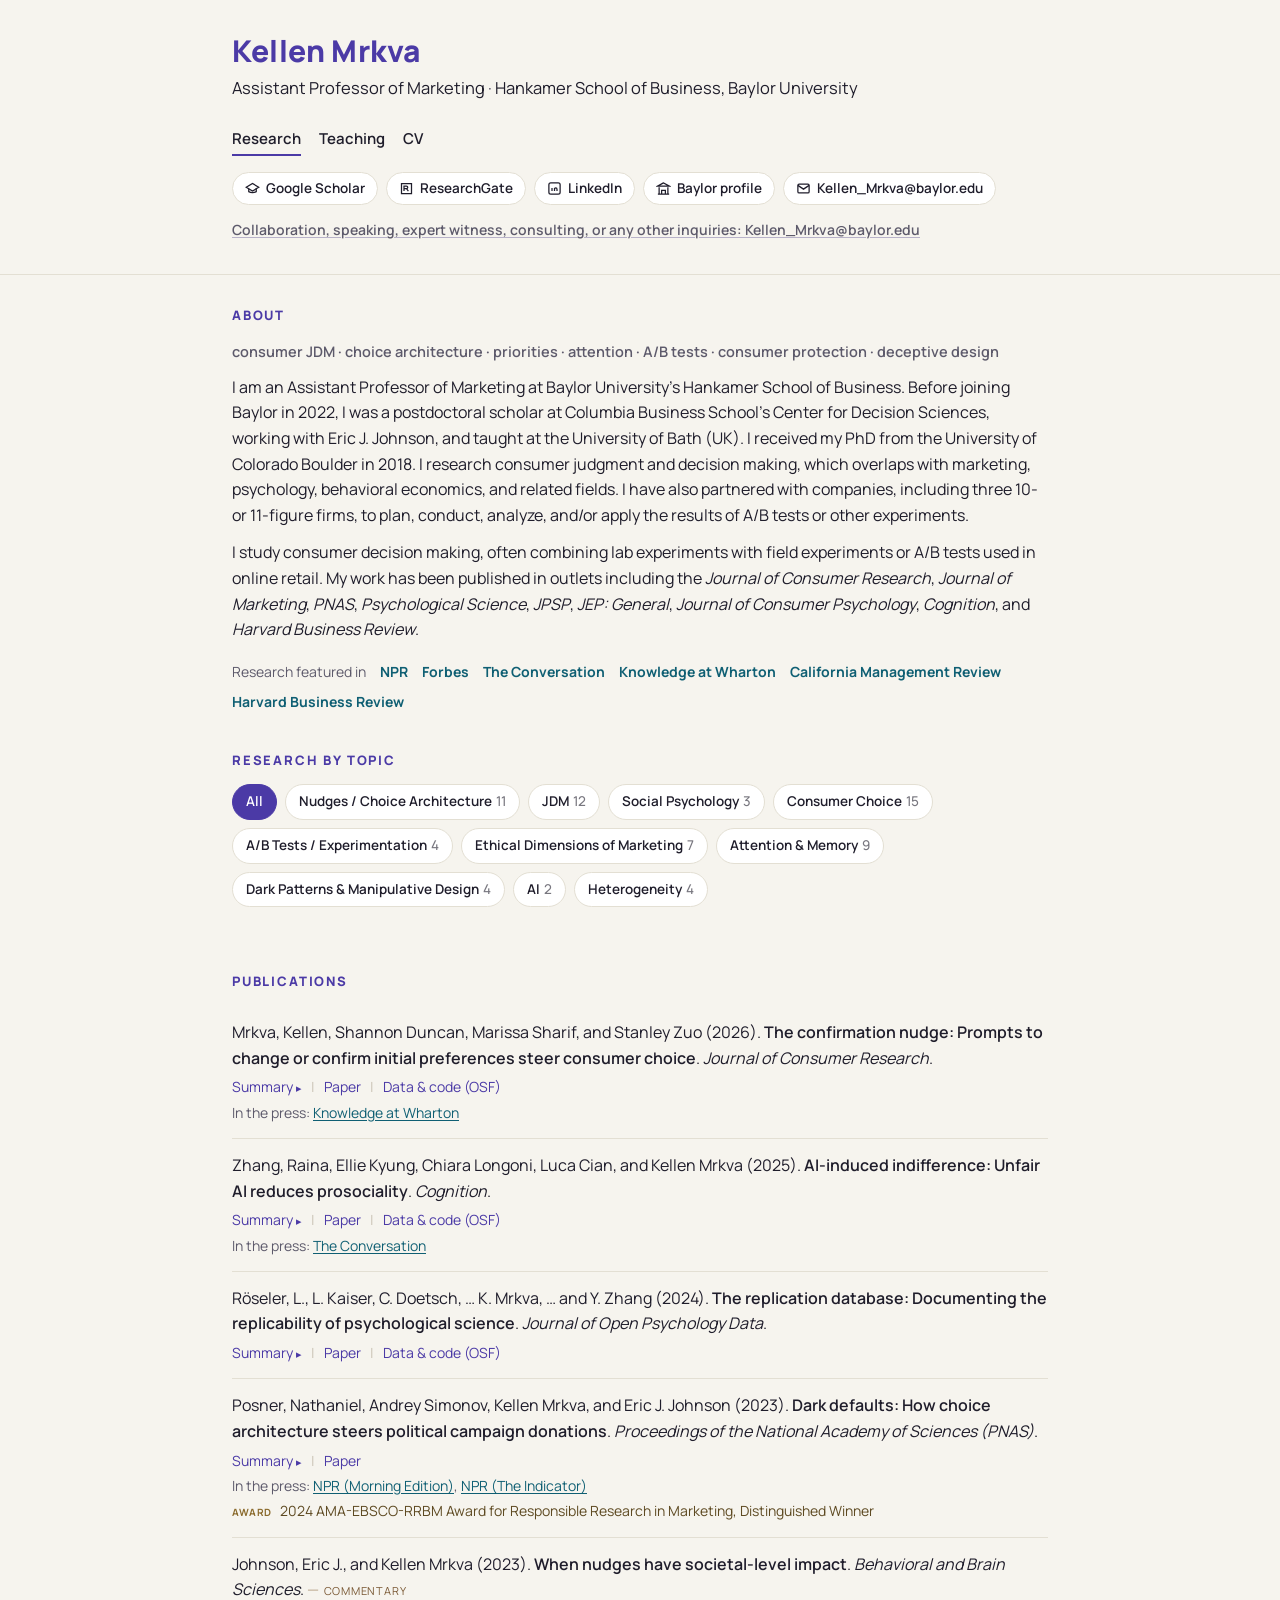
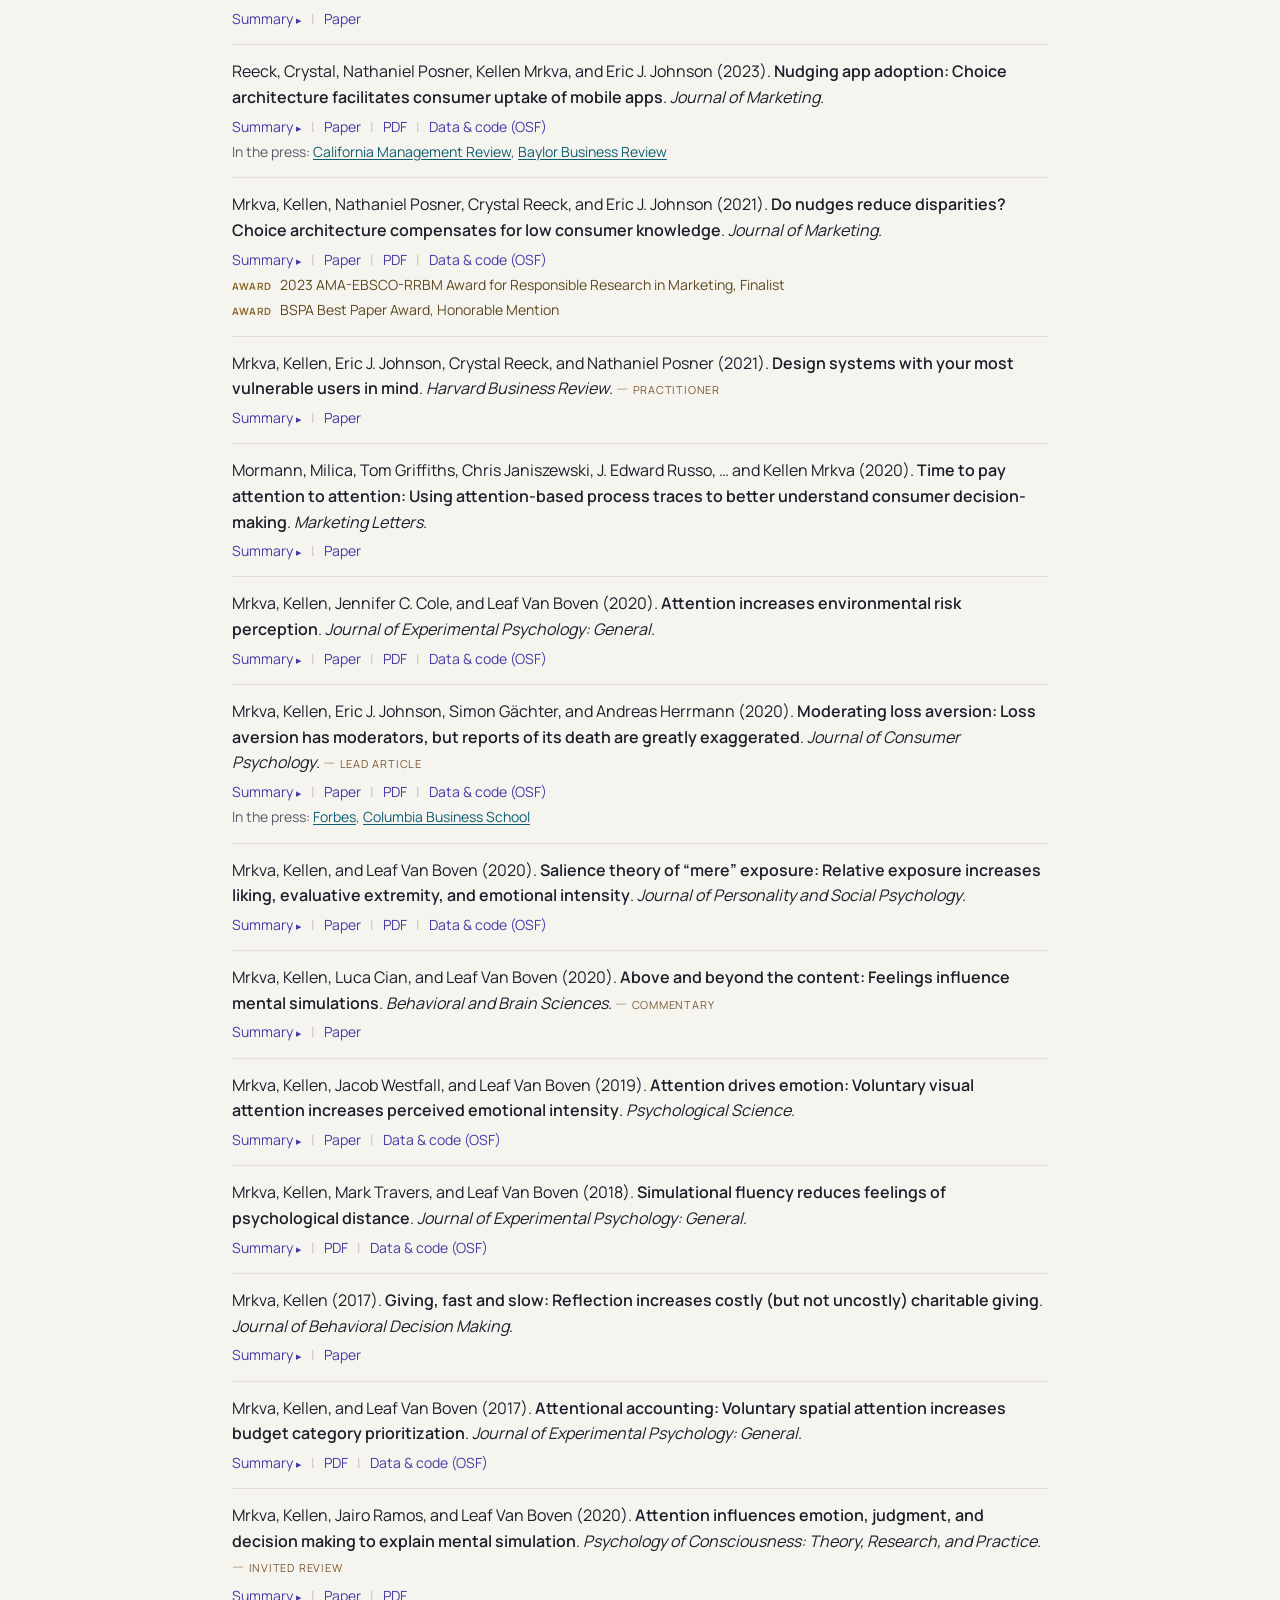
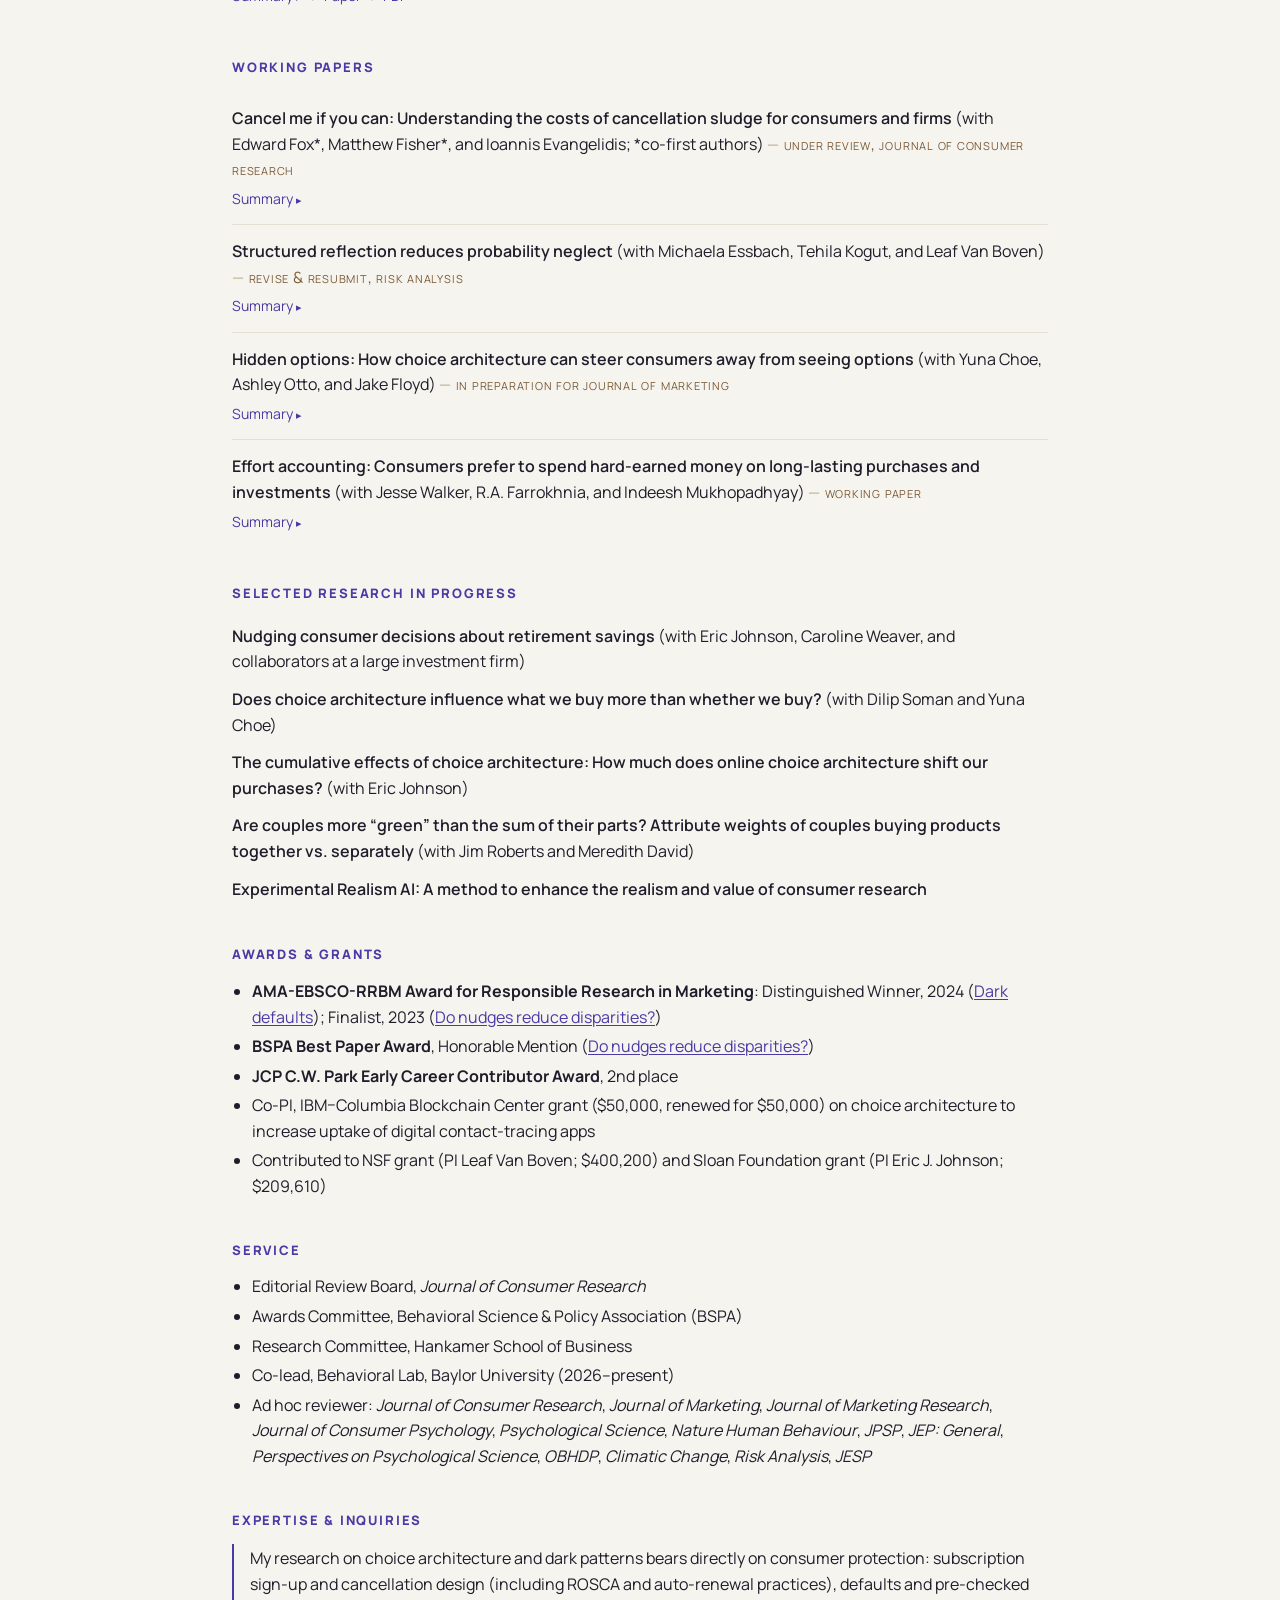
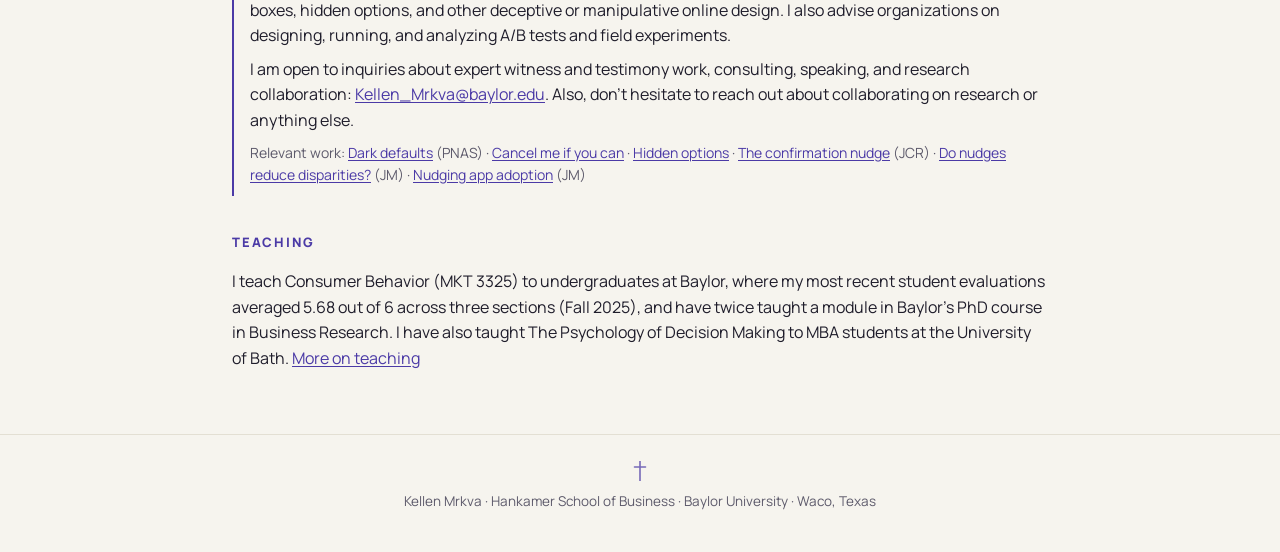
==== index.html @ 0026c098 "Add files via upload" ====
<!DOCTYPE html>
<html lang="en">
<head>
<meta charset="utf-8">
<meta name="viewport" content="width=device-width, initial-scale=1">
<title>Kellen Mrkva | Baylor University</title>
<meta name="description" content="Kellen Mrkva, Assistant Professor of Marketing at Baylor University. Research on consumer judgment and decision making, choice architecture, dark patterns, and A/B testing.">
<link rel="icon" href="data:image/svg+xml,%3Csvg xmlns='http://www.w3.org/2000/svg' viewBox='0 0 32 32'%3E%3Crect width='32' height='32' rx='7' fill='%234b3aa6'/%3E%3Ctext x='16' y='22' font-family='Arial' font-weight='700' font-size='15' fill='white' text-anchor='middle'%3EKM%3C/text%3E%3C/svg%3E">
<link rel="preconnect" href="https://fonts.googleapis.com"><link rel="preconnect" href="https://fonts.gstatic.com" crossorigin>
<link href="https://fonts.googleapis.com/css2?family=Manrope:wght@400;500;600;700;800&display=swap" rel="stylesheet">
<link rel="stylesheet" href="assets/style.css">
</head>
<body>
<header class="site">
  <div class="wrap">
    <div class="top">
      <div>
        <h1 class="name">Kellen Mrkva</h1>
        <p class="role">Assistant Professor of Marketing <span>·</span> Hankamer School of Business, Baylor University</p>
      </div>
      <nav class="pages"><a href="index.html" aria-current="page">Research</a><a href="teaching.html">Teaching</a><a href="https://kellenmrkva.wordpress.com/wp-content/uploads/2025/06/kellen-mrkva-2025-june.docx">CV</a></nav>
    </div>
    <div class="profiles">
      <a href="https://scholar.google.com/citations?user=qAJ2u3kAAAAJ&hl=en" target="_blank" rel="noopener"><svg viewBox="0 0 24 24" fill="none" stroke="currentColor" stroke-width="2"><path d="M22 10 12 4 2 10l10 6 10-6z"/><path d="M6 12.5V17c3 2 9 2 12 0v-4.5"/></svg>Google Scholar</a>
      <a href="https://www.researchgate.net/profile/Kellen-Mrkva" target="_blank" rel="noopener"><svg viewBox="0 0 24 24" fill="none" stroke="currentColor" stroke-width="2"><path d="M4 4h16v16H4z"/><path d="M8 16V8h4a2 2 0 0 1 0 4H8m4 0 3 4"/></svg>ResearchGate</a>
      <a href="#" title="LinkedIn URL needed"><svg viewBox="0 0 24 24" fill="none" stroke="currentColor" stroke-width="2"><rect x="3" y="3" width="18" height="18" rx="3"/><path d="M8 11v5M8 8v.01M12 16v-5m0 2a2 2 0 0 1 4 0v3"/></svg>LinkedIn</a>
      <a href="https://hankamer.baylor.edu/person/kellen-mrkva" target="_blank" rel="noopener"><svg viewBox="0 0 24 24" fill="none" stroke="currentColor" stroke-width="2"><path d="M3 21h18M5 21V10m14 11V10M12 3 3 8h18l-9-5zM9 21v-6h6v6"/></svg>Baylor profile</a>
      <a href="mailto:Kellen_Mrkva@baylor.edu"><svg viewBox="0 0 24 24" fill="none" stroke="currentColor" stroke-width="2"><rect x="3" y="5" width="18" height="14" rx="2"/><path d="m3 7 9 6 9-6"/></svg>Kellen_Mrkva@baylor.edu</a>
    </div>
    <p class="inquiries"><a href="#expertise">Collaboration, speaking, expert witness, consulting, or any other inquiries: Kellen_Mrkva@baylor.edu</a></p>
  </div>
</header>

<main class="wrap">
  <section class="bio" id="about">
    <h2>About</h2>
    <p class="keywords">consumer JDM · choice architecture · priorities · attention · A/B tests · consumer protection · deceptive design</p>
    <p>I am an Assistant Professor of Marketing at Baylor University's Hankamer School of Business. Before joining Baylor in 2022, I was a postdoctoral scholar at Columbia Business School's Center for Decision Sciences, working with Eric J. Johnson, and taught at the University of Bath (UK). I received my PhD from the University of Colorado Boulder in 2018. I research consumer judgment and decision making, which overlaps with marketing, psychology, behavioral economics, and related fields. I have also partnered with companies, including three 10- or 11-figure firms, to plan, conduct, analyze, and/or apply the results of A/B tests or other experiments.</p>
    <p>I study consumer decision making, often combining lab experiments with field experiments or A/B tests used in online retail. My work has been published in outlets including the <i>Journal of Consumer Research</i>, <i>Journal of Marketing</i>, <i>PNAS</i>, <i>Psychological Science</i>, <i>JPSP</i>, <i>JEP: General</i>, <i>Journal of Consumer Psychology</i>, <i>Cognition</i>, and <i>Harvard Business Review</i>.</p>
    <div class="pressstrip"><span>Research featured in</span>
      <a href="#dark-defaults">NPR</a>
      <a href="#loss-aversion">Forbes</a>
      <a href="#ai-indifference">The Conversation</a>
      <a href="#confirmation-nudge">Knowledge at Wharton</a>
      <a href="#app-adoption">California Management Review</a>
      <a href="#hbr-vulnerable">Harvard Business Review</a>
    </div>
  </section>


  <section id="research-topics">
    <h2>Research by topic</h2>
    <div class="chips" id="chips" role="group" aria-label="Filter research by topic"></div>
    <p class="filternote" id="filternote" aria-live="polite"></p>
  </section>

  <section id="sec-published">
    <h2>Publications</h2>
    <ul class="pubs" id="list-published"></ul>
  </section>

  <section id="sec-working">
    <h2>Working papers</h2>
    <ul class="pubs" id="list-working"></ul>
  </section>

  <section id="sec-progress">
    <h2>Selected research in progress</h2>
    <ul class="pubs progress" id="list-progress"></ul>
  </section>

  <section id="awards">
    <h2>Awards &amp; grants</h2>
    <ul class="plain">
      <li><b>AMA-EBSCO-RRBM Award for Responsible Research in Marketing</b>: Distinguished Winner, 2024 (<a href="#dark-defaults">Dark defaults</a>); Finalist, 2023 (<a href="#nudges-disparities">Do nudges reduce disparities?</a>)</li>
      <li><b>BSPA Best Paper Award</b>, Honorable Mention (<a href="#nudges-disparities">Do nudges reduce disparities?</a>)</li>
      <li><b>JCP C.W. Park Early Career Contributor Award</b>, 2nd place</li>
      <li>Co-PI, IBM–Columbia Blockchain Center grant ($50,000, renewed for $50,000) on choice architecture to increase uptake of digital contact-tracing apps</li>
      <li>Contributed to NSF grant (PI Leaf Van Boven; $400,200) and Sloan Foundation grant (PI Eric J. Johnson; $209,610)</li>
    </ul>
  </section>

  <section id="service">
    <h2>Service</h2>
    <ul class="plain">
      <li>Editorial Review Board, <i>Journal of Consumer Research</i></li>
      <li>Awards Committee, Behavioral Science &amp; Policy Association (BSPA)</li>
      <li>Research Committee, Hankamer School of Business</li>
      <li>Co-lead, Behavioral Lab, Baylor University (2026–present)</li>
      <li>Ad hoc reviewer: <i>Journal of Consumer Research</i>, <i>Journal of Marketing</i>, <i>Journal of Marketing Research</i>, <i>Journal of Consumer Psychology</i>, <i>Psychological Science</i>, <i>Nature Human Behaviour</i>, <i>JPSP</i>, <i>JEP: General</i>, <i>Perspectives on Psychological Science</i>, <i>OBHDP</i>, <i>Climatic Change</i>, <i>Risk Analysis</i>, <i>JESP</i></li>
    </ul>
  </section>

  <section id="expertise">
    <h2>Expertise &amp; inquiries</h2>
    <div class="quiet">
      <p>My research on choice architecture and dark patterns bears directly on consumer protection: subscription sign-up and cancellation design (including ROSCA and auto-renewal practices), defaults and pre-checked boxes, hidden options, and other deceptive or manipulative online design. I also advise organizations on designing, running, and analyzing A/B tests and field experiments.</p>
      <p>I am open to inquiries about expert witness and testimony work, consulting, speaking, and research collaboration: <a href="mailto:Kellen_Mrkva@baylor.edu">Kellen_Mrkva@baylor.edu</a>. Also, don't hesitate to reach out about collaborating on research or anything else.</p>
      <p class="rel">Relevant work: <a href="#dark-defaults">Dark defaults</a> (PNAS) · <a href="#cancel-me">Cancel me if you can</a> · <a href="#hidden-options">Hidden options</a> · <a href="#confirmation-nudge">The confirmation nudge</a> (JCR) · <a href="#nudges-disparities">Do nudges reduce disparities?</a> (JM) · <a href="#app-adoption">Nudging app adoption</a> (JM)</p>
    </div>
  </section>

  <section id="teaching">
    <h2>Teaching</h2>
    <p>I teach Consumer Behavior (MKT 3325) to undergraduates at Baylor, where my most recent student evaluations averaged 5.68 out of 6 across three sections (Fall 2025), and have twice taught a module in Baylor's PhD course in Business Research. I have also taught The Psychology of Decision Making to MBA students at the University of Bath. <a href="teaching.html">More on teaching</a></p>
  </section>
</main>

<footer>
  <svg class="cross" viewBox="0 0 14 20" aria-hidden="true"><path d="M7 0v20M1.5 6h11" stroke="currentColor" stroke-width="1.6" stroke-linecap="round" fill="none"/></svg>
  Kellen Mrkva · Hankamer School of Business · Baylor University · Waco, Texas
</footer>

<script src="data/publications.js"></script>
<script src="assets/site.js"></script>
</body>
</html>
---- assets/style.css ----
:root{
  --bg:#f6f4ee; --card:#ffffff; --ink:#1f1d2b; --muted:#5d5a6b; --line:#e3dfd3;
  --accent:#4b3aa6; --accent-soft:#ece9fb; --gold:#8a6200; --gold-soft:#fbf1d6;
  --press:#0f5f73; --press-soft:#e1f2f5; --flag:#b4232c;
  --radius:10px; --max:860px;
}
*{box-sizing:border-box}
html{scroll-behavior:smooth}
body{margin:0;background:var(--bg);color:var(--ink);font:16px/1.6 "Manrope",system-ui,-apple-system,"Segoe UI",sans-serif;-webkit-font-smoothing:antialiased}
a{color:var(--accent);text-underline-offset:2px}
a:hover{text-decoration-thickness:2px}
.wrap{max-width:var(--max);margin:0 auto;padding:0 22px}

/* draft banner */
.draft{background:#fff4f4;border-bottom:1px solid #f1c9cb;color:#6b1a1f;font-size:13.5px;padding:8px 22px;text-align:center}
.flag{display:inline-block;margin-left:6px;color:var(--flag);cursor:help;font-size:13px;border-bottom:1px dotted var(--flag)}

/* header */
header.site{padding:34px 0 18px;border-bottom:1px solid var(--line)}
.top{display:flex;justify-content:space-between;align-items:flex-start;gap:20px;flex-wrap:wrap}
.name{font-size:30px;font-weight:800;letter-spacing:.2px;color:var(--accent);margin:0;line-height:1.15}
.role{margin:6px 0 0;color:var(--ink);font-size:16.5px}
.role span{color:var(--muted)}
nav.pages{display:flex;gap:18px;font-weight:600;font-size:15px;padding-top:6px}
nav.pages a{color:var(--ink);text-decoration:none;padding-bottom:3px;border-bottom:2px solid transparent}
nav.pages a[aria-current="page"],nav.pages a:hover{border-color:var(--accent)}
.profiles{display:flex;flex-wrap:wrap;gap:8px;margin-top:16px}
.profiles a{display:inline-flex;align-items:center;gap:6px;font-size:13.5px;font-weight:600;color:var(--ink);text-decoration:none;background:var(--card);border:1px solid var(--line);border-radius:999px;padding:5px 12px}
.profiles a:hover{border-color:var(--accent);color:var(--accent)}
.profiles svg{width:15px;height:15px}
.inquiries{margin-top:14px;font-size:14px;font-weight:600;color:var(--muted)}

/* sections */
section{padding:30px 0 6px}
h2{font-size:13px;letter-spacing:.14em;text-transform:uppercase;color:var(--accent);margin:0 0 14px;font-weight:800}
h3{font-size:16px;margin:26px 0 10px}
.bio p{margin:0 0 12px}
.keywords{color:var(--muted);font-weight:600;font-size:14.5px;margin-bottom:14px}

/* expertise callout */
.callout{background:var(--card);border:1px solid var(--line);border-left:4px solid var(--accent);border-radius:var(--radius);padding:18px 20px;margin-top:8px}
.callout h2{margin-bottom:8px}
.callout p{margin:0 0 10px}
.callout .tags{display:flex;flex-wrap:wrap;gap:6px;margin:10px 0 12px}
.callout .tags span{font-size:12.5px;font-weight:700;background:var(--accent-soft);color:var(--accent);border-radius:6px;padding:3px 8px}
.callout .rel{font-size:14px;color:var(--muted)}

/* press strip */
.pressstrip{display:flex;flex-wrap:wrap;align-items:center;gap:8px 14px;font-size:14px;color:var(--muted);margin-top:18px}
.pressstrip a{font-weight:700;color:var(--press);text-decoration:none}
.pressstrip a:hover{text-decoration:underline}

/* topic chips */
.chips{display:flex;flex-wrap:wrap;gap:8px;margin:2px 0 6px}
.chip{font:inherit;font-size:13.5px;font-weight:600;border:1px solid var(--line);background:var(--card);color:var(--ink);border-radius:999px;padding:6px 13px;cursor:pointer}
.chip:hover{border-color:var(--accent)}
.chip[aria-pressed="true"]{background:var(--accent);border-color:var(--accent);color:#fff}
.chip .n{opacity:.6;font-weight:500;margin-left:4px}
.filternote{font-size:14px;color:var(--muted);min-height:22px;margin:6px 0 0}

/* publication entries */
.pubs{list-style:none;margin:0;padding:0}
.pub{padding:14px 0;border-bottom:1px solid var(--line)}
.pub:last-child{border-bottom:0}
.pub .cite{margin:0}
.pub .cite b{font-weight:800}
.pub .title{font-weight:600}
.pub .venue{font-style:italic}
.tag{display:inline-block;font-size:11.5px;font-weight:700;letter-spacing:.02em;border-radius:5px;padding:1px 7px;margin-left:6px;vertical-align:1px;background:#efede6;color:var(--muted)}
.tag.status{background:var(--accent-soft);color:var(--accent)}
.meta{display:flex;flex-wrap:wrap;gap:6px;margin-top:8px;align-items:center}
.btn{font:inherit;display:inline-flex;align-items:center;gap:5px;font-size:12.5px;font-weight:700;color:var(--ink);background:var(--card);border:1px solid var(--line);border-radius:6px;padding:3px 9px;text-decoration:none;cursor:pointer}
.btn:hover{border-color:var(--accent);color:var(--accent)}
.btn .car{display:inline-block;transition:transform .15s}
.btn[aria-expanded="true"] .car{transform:rotate(90deg)}
.press{font-size:12.5px;font-weight:700;color:var(--press);background:var(--press-soft);border-radius:6px;padding:3px 9px;text-decoration:none}
.press:hover{text-decoration:underline}
.award{display:flex;gap:6px;align-items:flex-start;font-size:13px;font-weight:700;color:var(--gold);background:var(--gold-soft);border-radius:6px;padding:4px 10px;margin-top:8px;width:fit-content}
.summary{margin:10px 0 2px;padding:10px 14px;background:var(--card);border:1px solid var(--line);border-radius:8px;font-size:14.5px;color:#333}
.progress li{padding:6px 0;border-bottom:0}
.empty{color:var(--muted);font-style:italic;font-size:14.5px}
.hidden{display:none!important}

/* lists */
ul.plain{margin:0;padding-left:20px}
ul.plain li{margin:4px 0}

/* footer */
footer{margin-top:40px;padding:26px 0 40px;border-top:1px solid var(--line);text-align:center;color:var(--muted);font-size:13.5px}
.cross{display:block;margin:0 auto 10px;width:14px;height:20px;color:var(--accent);opacity:.75}

/* teaching */
blockquote{margin:12px 0;padding:12px 16px;background:var(--card);border-left:3px solid var(--accent);border-radius:0 8px 8px 0;font-style:italic;color:#333}
blockquote p{margin:0 0 8px}blockquote p:last-child{margin:0}
.evals{display:flex;gap:10px;flex-wrap:wrap;margin:8px 0}
.evals div{background:var(--card);border:1px solid var(--line);border-radius:8px;padding:8px 14px;font-size:14px}
.evals b{display:block;font-size:20px;color:var(--accent)}

@media (max-width:560px){.name{font-size:25px}nav.pages{padding-top:0}}

/* restyled entry details (v2) */
.note{font-variant:small-caps;text-transform:lowercase;letter-spacing:.05em;color:#7b5a36;font-size:15.5px;white-space:normal}
.note::before{content:"\2014\00a0";color:#b9a58c}
.meta{display:flex;flex-wrap:wrap;gap:2px 0;margin-top:5px;align-items:baseline;font-size:14px}
.lnk{font:inherit;font-size:14px;background:none;border:0;padding:0;color:var(--accent);cursor:pointer;text-decoration:none}
.lnk:hover{text-decoration:underline}
.lnk .car{display:inline-block;font-size:11px;transition:transform .15s}
.lnk[aria-expanded="true"] .car{transform:rotate(90deg)}
.sep{color:#c9c3b4;margin:0 9px}
.presslinks{font-size:14px;color:var(--muted);margin-top:3px}
.presslinks a{color:var(--press)}
.award{font-size:14px;color:#5e4a22;margin-top:3px}
.award::before{content:"Award";font-variant:small-caps;text-transform:lowercase;letter-spacing:.06em;font-weight:700;margin-right:8px;color:#8a6a2c}
.summary{margin:8px 0 2px;padding:2px 0 2px 14px;background:none;border:0;border-left:2px solid var(--line);border-radius:0;font-size:14.5px;color:#3a3846}
.quiet{border-left:2px solid var(--accent);padding:2px 0 2px 16px}
.quiet p{margin:0 0 8px}
.quiet .rel{font-size:14px;color:var(--muted)}
#expertise{scroll-margin-top:20px}
.award{display:block;background:none;padding:0;border-radius:0;width:auto;font-weight:400}
.inquiries a{color:var(--muted);text-decoration-color:#b8b2c9}.inquiries a:hover{color:var(--accent)}
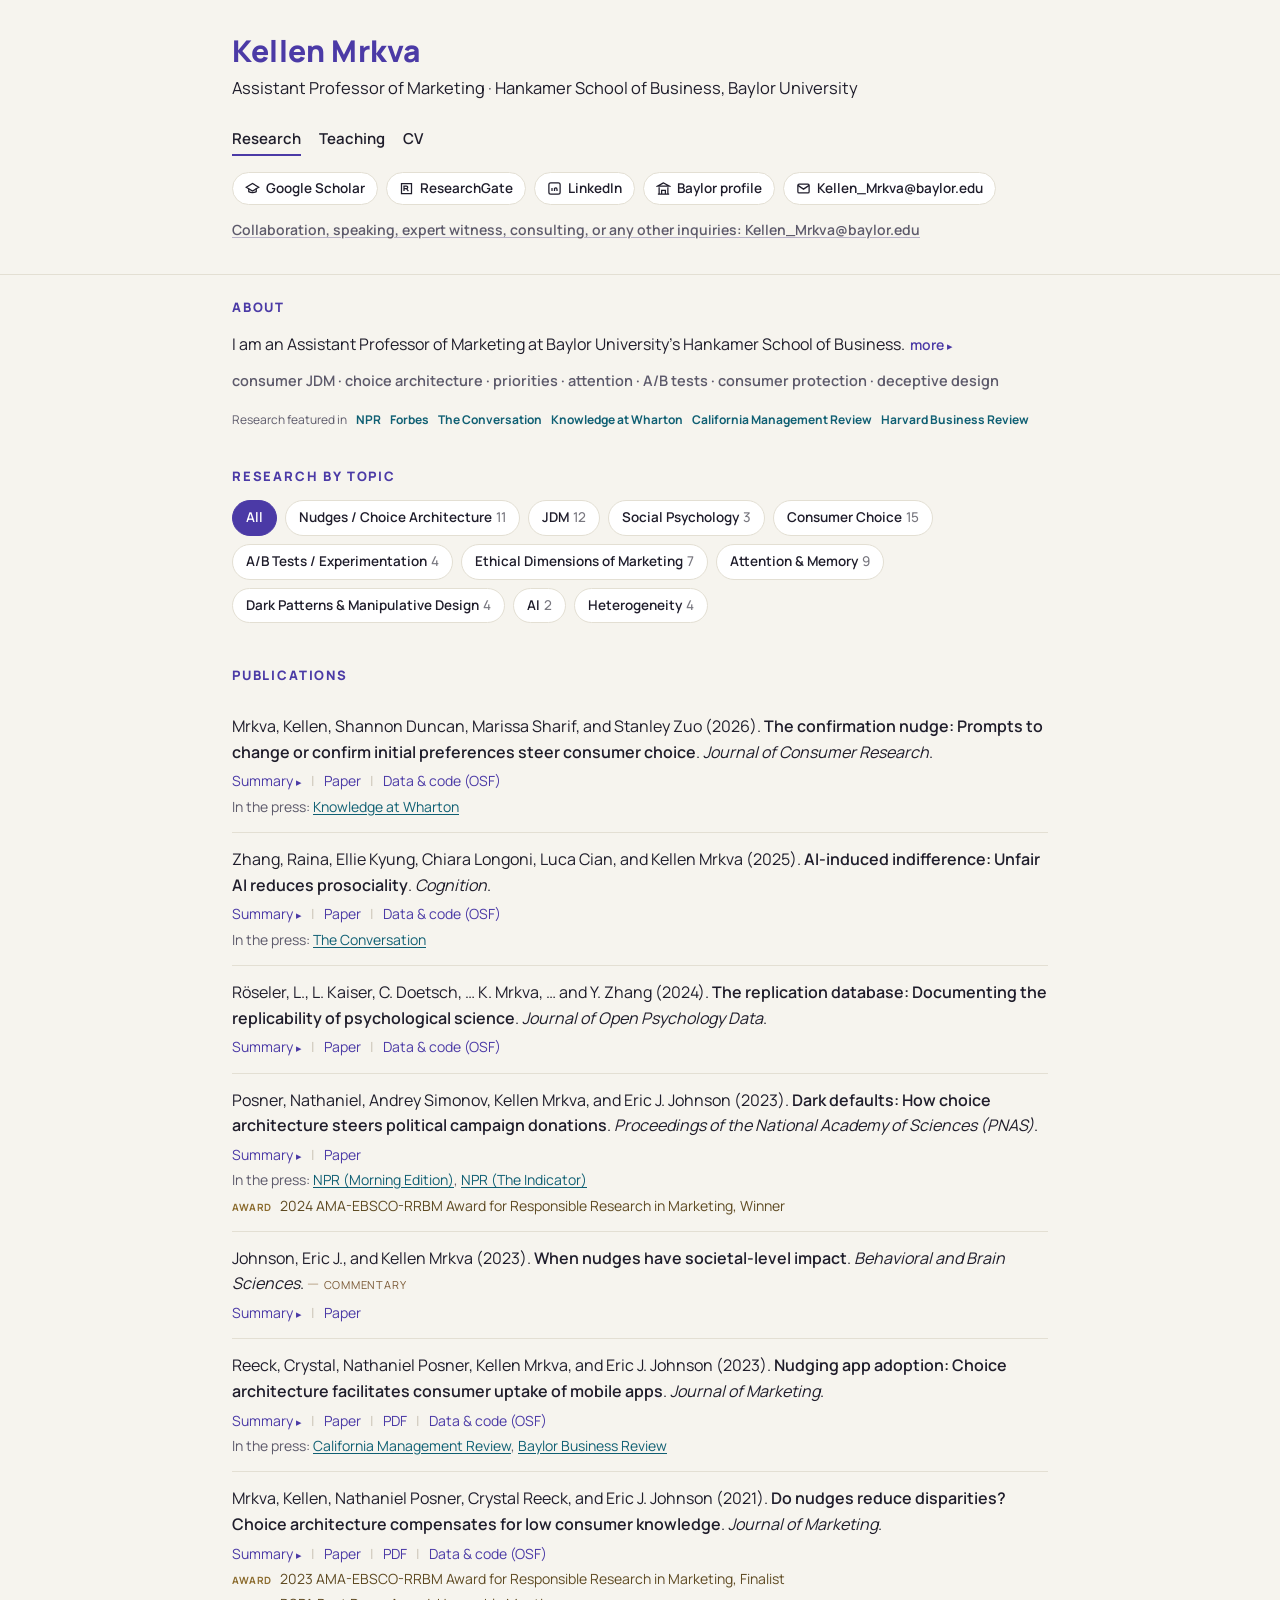
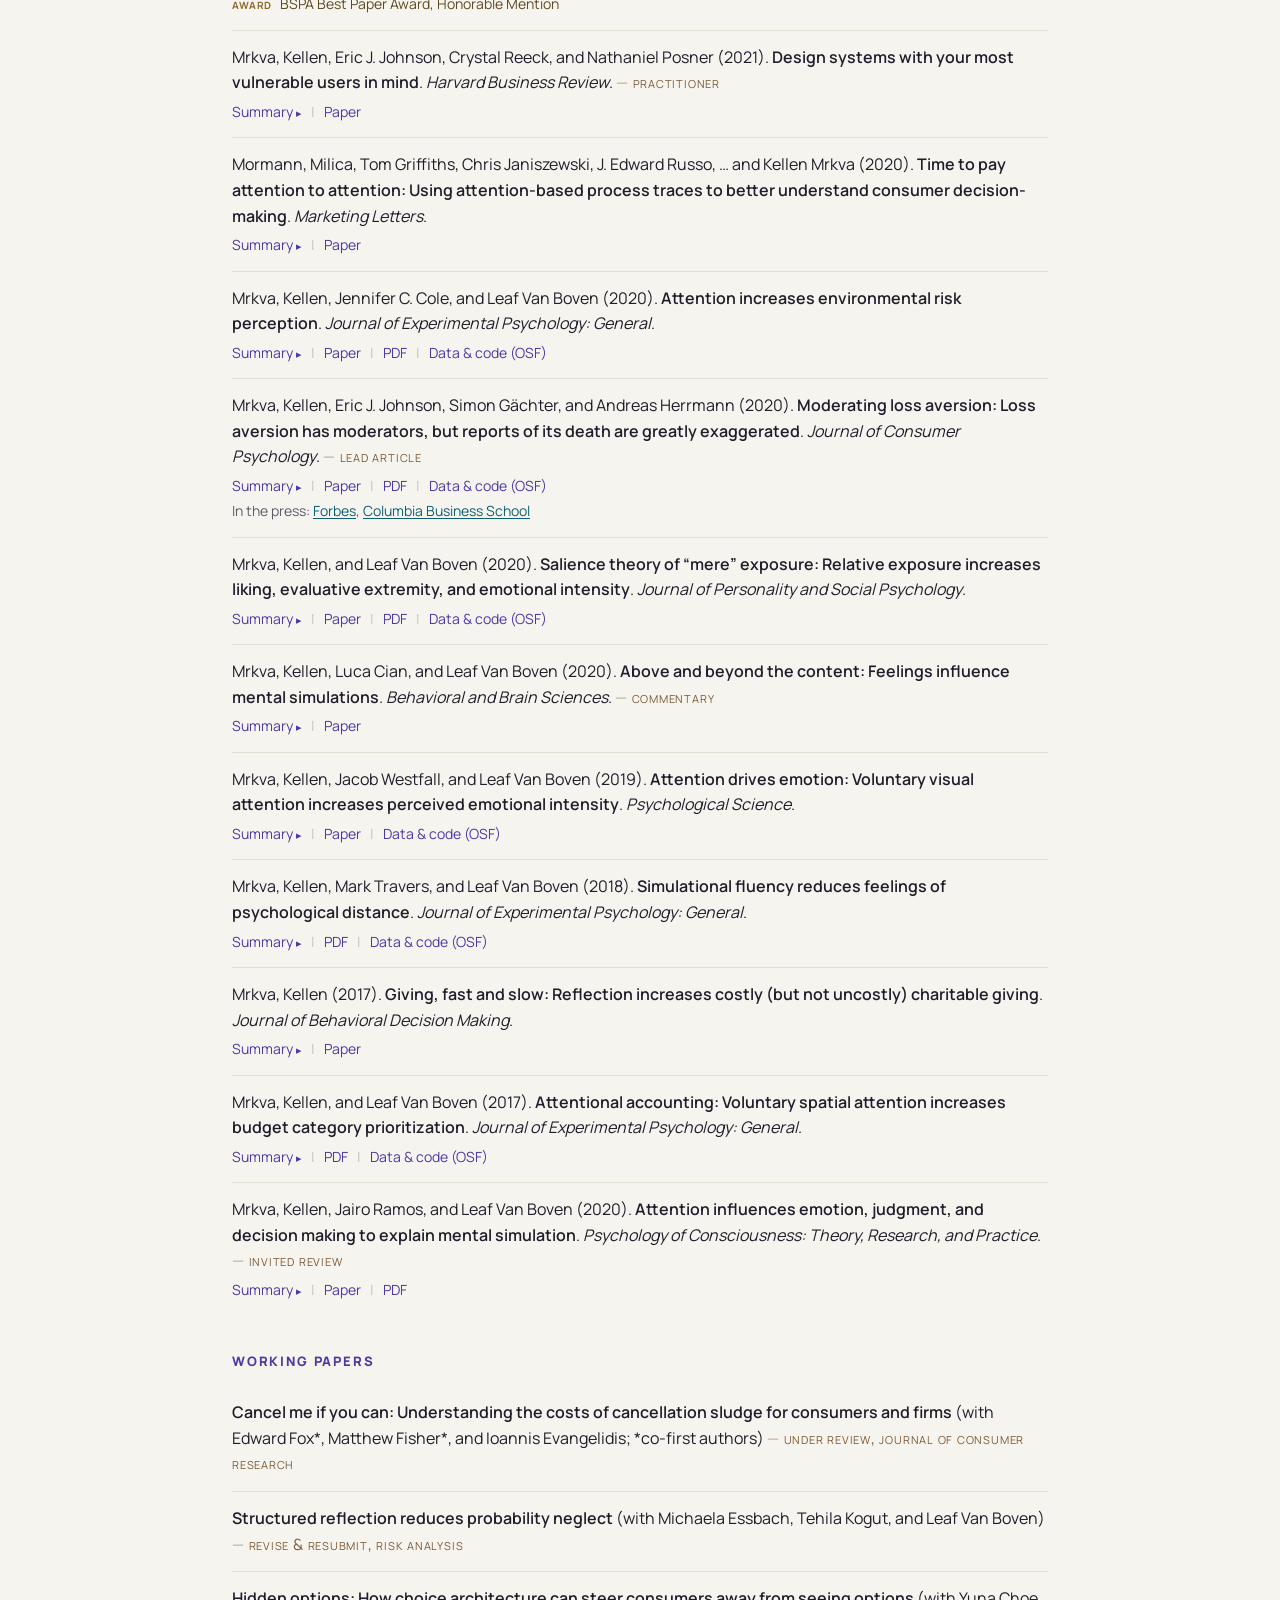
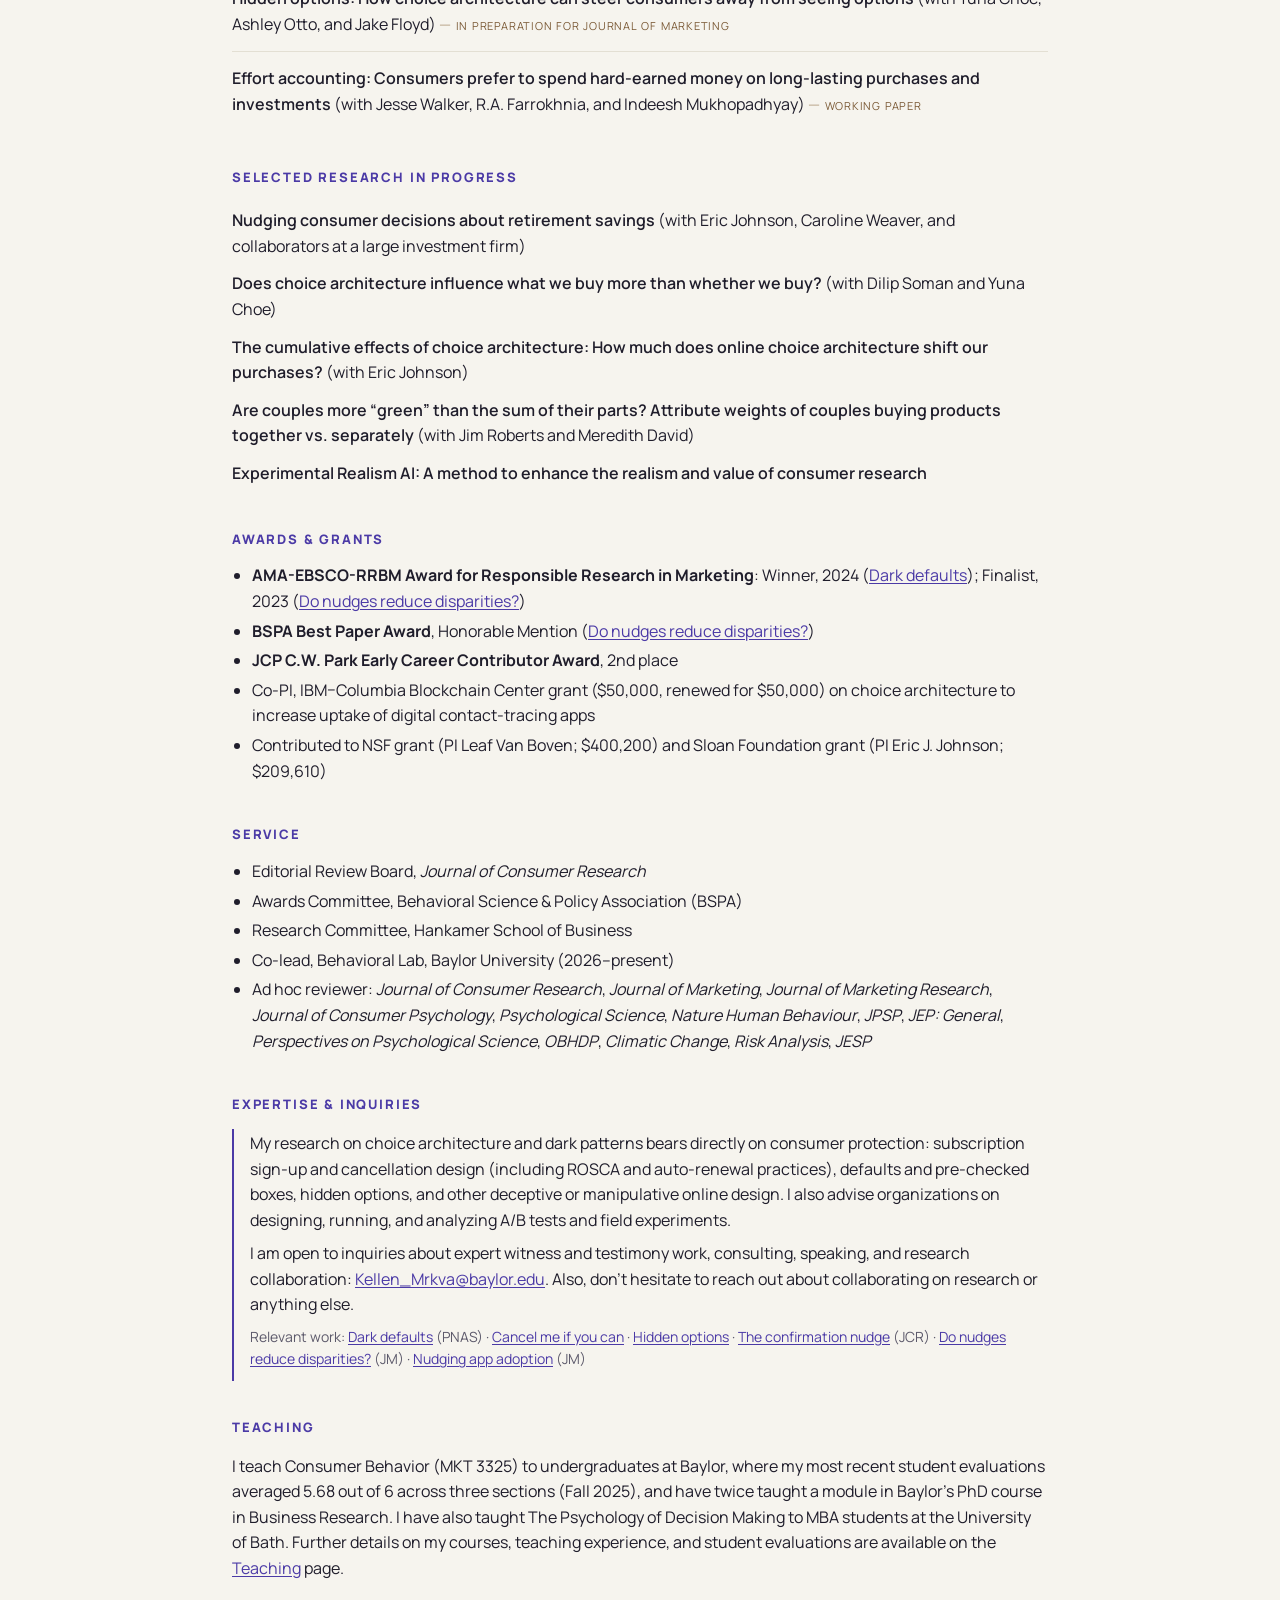
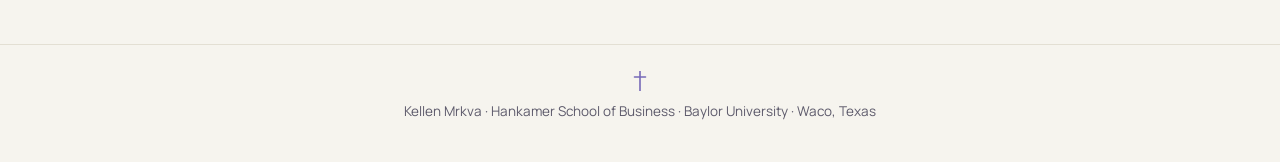
==== commit ff6eebac: "Add files via upload" ====
--- a/index.html
+++ b/index.html
@@ -23,7 +23,7 @@
     <div class="profiles">
       <a href="https://scholar.google.com/citations?user=qAJ2u3kAAAAJ&hl=en" target="_blank" rel="noopener"><svg viewBox="0 0 24 24" fill="none" stroke="currentColor" stroke-width="2"><path d="M22 10 12 4 2 10l10 6 10-6z"/><path d="M6 12.5V17c3 2 9 2 12 0v-4.5"/></svg>Google Scholar</a>
       <a href="https://www.researchgate.net/profile/Kellen-Mrkva" target="_blank" rel="noopener"><svg viewBox="0 0 24 24" fill="none" stroke="currentColor" stroke-width="2"><path d="M4 4h16v16H4z"/><path d="M8 16V8h4a2 2 0 0 1 0 4H8m4 0 3 4"/></svg>ResearchGate</a>
-      <a href="#" title="LinkedIn URL needed"><svg viewBox="0 0 24 24" fill="none" stroke="currentColor" stroke-width="2"><rect x="3" y="3" width="18" height="18" rx="3"/><path d="M8 11v5M8 8v.01M12 16v-5m0 2a2 2 0 0 1 4 0v3"/></svg>LinkedIn</a>
+      <a href="https://www.linkedin.com/in/kellen-mrkva-2901392a/" target="_blank" rel="noopener"><svg viewBox="0 0 24 24" fill="none" stroke="currentColor" stroke-width="2"><rect x="3" y="3" width="18" height="18" rx="3"/><path d="M8 11v5M8 8v.01M12 16v-5m0 2a2 2 0 0 1 4 0v3"/></svg>LinkedIn</a>
       <a href="https://hankamer.baylor.edu/person/kellen-mrkva" target="_blank" rel="noopener"><svg viewBox="0 0 24 24" fill="none" stroke="currentColor" stroke-width="2"><path d="M3 21h18M5 21V10m14 11V10M12 3 3 8h18l-9-5zM9 21v-6h6v6"/></svg>Baylor profile</a>
       <a href="mailto:Kellen_Mrkva@baylor.edu"><svg viewBox="0 0 24 24" fill="none" stroke="currentColor" stroke-width="2"><rect x="3" y="5" width="18" height="14" rx="2"/><path d="m3 7 9 6 9-6"/></svg>Kellen_Mrkva@baylor.edu</a>
     </div>
@@ -34,9 +34,9 @@
 <main class="wrap">
   <section class="bio" id="about">
     <h2>About</h2>
+    <p class="biolead">I am an Assistant Professor of Marketing at Baylor University's Hankamer School of Business. <span class="bio-more" hidden>Before joining Baylor in 2022, I was a postdoctoral scholar at Columbia Business School's Center for Decision Sciences, working with Eric J. Johnson, and taught at the University of Bath (UK). I received my PhD from the University of Colorado Boulder in 2018. I research consumer judgment and decision making, which overlaps with marketing, psychology, behavioral economics, and related fields. I have also partnered with companies, including three 10- or 11-figure firms, to plan, conduct, analyze, and/or apply the results of A/B tests or other experiments.</span> <button type="button" class="morebtn" aria-expanded="false" aria-controls="bio-more2">more <span class="car">▸</span></button></p>
+    <div class="bio-more" id="bio-more2" hidden><p>I study consumer decision making, often combining lab experiments with field experiments or A/B tests used in online retail. My work has been published in outlets including the <i>Journal of Consumer Research</i>, <i>Journal of Marketing</i>, <i>PNAS</i>, <i>Psychological Science</i>, <i>JPSP</i>, <i>JEP: General</i>, <i>Journal of Consumer Psychology</i>, <i>Cognition</i>, and <i>Harvard Business Review</i>.</p></div>
     <p class="keywords">consumer JDM · choice architecture · priorities · attention · A/B tests · consumer protection · deceptive design</p>
-    <p>I am an Assistant Professor of Marketing at Baylor University's Hankamer School of Business. Before joining Baylor in 2022, I was a postdoctoral scholar at Columbia Business School's Center for Decision Sciences, working with Eric J. Johnson, and taught at the University of Bath (UK). I received my PhD from the University of Colorado Boulder in 2018. I research consumer judgment and decision making, which overlaps with marketing, psychology, behavioral economics, and related fields. I have also partnered with companies, including three 10- or 11-figure firms, to plan, conduct, analyze, and/or apply the results of A/B tests or other experiments.</p>
-    <p>I study consumer decision making, often combining lab experiments with field experiments or A/B tests used in online retail. My work has been published in outlets including the <i>Journal of Consumer Research</i>, <i>Journal of Marketing</i>, <i>PNAS</i>, <i>Psychological Science</i>, <i>JPSP</i>, <i>JEP: General</i>, <i>Journal of Consumer Psychology</i>, <i>Cognition</i>, and <i>Harvard Business Review</i>.</p>
     <div class="pressstrip"><span>Research featured in</span>
       <a href="#dark-defaults">NPR</a>
       <a href="#loss-aversion">Forbes</a>
@@ -72,7 +72,7 @@
   <section id="awards">
     <h2>Awards &amp; grants</h2>
     <ul class="plain">
-      <li><b>AMA-EBSCO-RRBM Award for Responsible Research in Marketing</b>: Distinguished Winner, 2024 (<a href="#dark-defaults">Dark defaults</a>); Finalist, 2023 (<a href="#nudges-disparities">Do nudges reduce disparities?</a>)</li>
+      <li><b>AMA-EBSCO-RRBM Award for Responsible Research in Marketing</b>: Winner, 2024 (<a href="#dark-defaults">Dark defaults</a>); Finalist, 2023 (<a href="#nudges-disparities">Do nudges reduce disparities?</a>)</li>
       <li><b>BSPA Best Paper Award</b>, Honorable Mention (<a href="#nudges-disparities">Do nudges reduce disparities?</a>)</li>
       <li><b>JCP C.W. Park Early Career Contributor Award</b>, 2nd place</li>
       <li>Co-PI, IBM–Columbia Blockchain Center grant ($50,000, renewed for $50,000) on choice architecture to increase uptake of digital contact-tracing apps</li>
@@ -102,7 +102,7 @@
 
   <section id="teaching">
     <h2>Teaching</h2>
-    <p>I teach Consumer Behavior (MKT 3325) to undergraduates at Baylor, where my most recent student evaluations averaged 5.68 out of 6 across three sections (Fall 2025), and have twice taught a module in Baylor's PhD course in Business Research. I have also taught The Psychology of Decision Making to MBA students at the University of Bath. <a href="teaching.html">More on teaching</a></p>
+    <p>I teach Consumer Behavior (MKT 3325) to undergraduates at Baylor, where my most recent student evaluations averaged 5.68 out of 6 across three sections (Fall 2025), and have twice taught a module in Baylor's PhD course in Business Research. I have also taught The Psychology of Decision Making to MBA students at the University of Bath. Further details on my courses, teaching experience, and student evaluations are available on the <a href="teaching.html">Teaching</a> page.</p>
   </section>
 </main>
 
--- a/assets/style.css
+++ b/assets/style.css
@@ -118,3 +118,25 @@
 #expertise{scroll-margin-top:20px}
 .award{display:block;background:none;padding:0;border-radius:0;width:auto;font-weight:400}
 .inquiries a{color:var(--muted);text-decoration-color:#b8b2c9}.inquiries a:hover{color:var(--accent)}
+
+
+/* About dropdown */
+.aboutdd{margin:0 0 4px}
+.aboutdd summary{cursor:pointer;list-style:none;display:inline-flex;align-items:center;gap:7px;font-size:13px;letter-spacing:.14em;text-transform:uppercase;color:var(--accent);font-weight:800;margin:2px 0 6px}
+.aboutdd summary::-webkit-details-marker{display:none}
+.aboutdd summary::after{content:"\25B8";font-size:12px;letter-spacing:0;transition:transform .15s}
+.aboutdd[open] summary::after{transform:rotate(90deg)}
+.aboutdd summary:hover{text-decoration:underline;text-underline-offset:3px}
+.pressstrip{font-size:12.5px;gap:6px 11px;flex-wrap:nowrap;white-space:nowrap}
+@media (max-width:880px){.pressstrip{flex-wrap:wrap;white-space:normal}}
+#about{padding-top:22px}
+.pressstrip{font-size:12px;gap:6px 9px}
+
+/* About: one line + more */
+.biolead{margin:0 0 8px}
+.morebtn{font:inherit;font-size:14px;font-weight:600;background:none;border:0;padding:0 0 0 2px;color:var(--accent);cursor:pointer}
+.morebtn:hover{text-decoration:underline;text-underline-offset:3px}
+.morebtn .car{display:inline-block;font-size:11px;transition:transform .15s}
+.morebtn[aria-expanded="true"] .car{transform:rotate(-90deg)}
+/* tighter gap above Publications */
+.filternote:empty{display:none}
